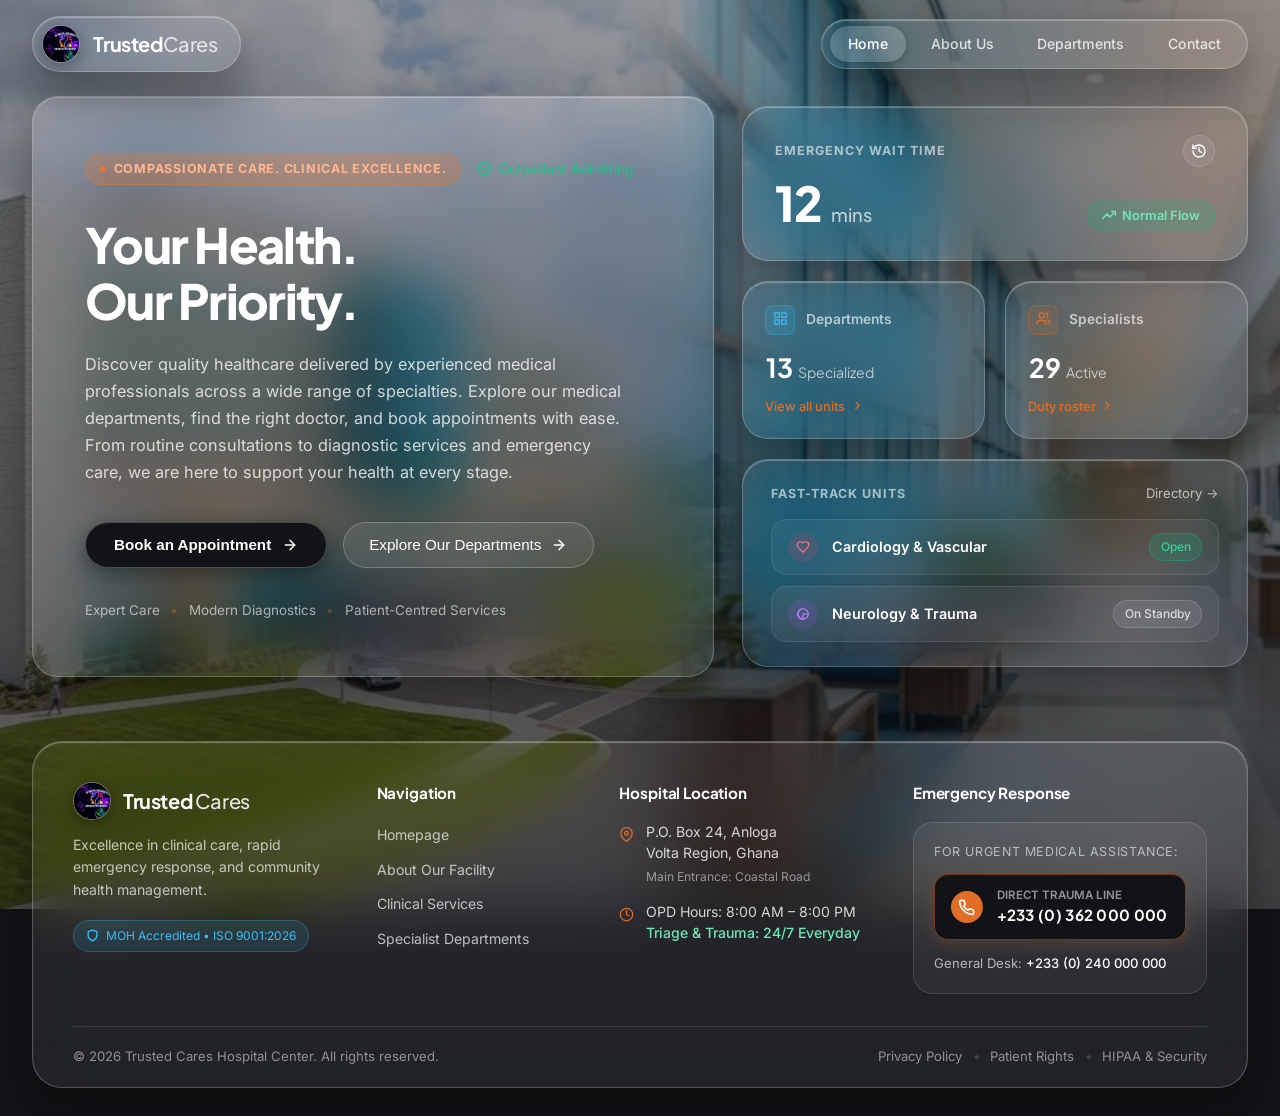
==== index.html @ 05cafef3 "Front end of the project" ====
<!DOCTYPE html>
<html lang="en">

<head>
  <meta charset="UTF-8">
  <meta name="viewport" content="width=device-width, initial-scale=1.0">
  <title>Trusted Cares | Modern Hospital Management System</title>

  <!-- Modern Clean Typography -->
  <link rel="preconnect" href="https://fonts.googleapis.com">
  <link rel="preconnect" href="https://fonts.gstatic.com" crossorigin>
  <link
    href="https://fonts.googleapis.com/css2?family=Plus+Jakarta+Sans:wght@400;500;600;700;800&family=Inter:wght@400;500;600&display=swap"
    rel="stylesheet">

  <!-- Single Unified Stylesheet -->
  <link rel="stylesheet" href="styles.css">
</head>

<body class="hospital-theme">

  <!-- Fixed Hospital Photo Background (image3.jpg) -->
  <div class="bg-overlay" aria-hidden="true"></div>

  <!-- Overall Page Framework -->
  <div class="app-layout">

    <!-- ==================== 1. SPLIT HEADER NAVIGATION ==================== -->
    <!-- ==================== SPLIT FLOATING HEADER (INDEX) ==================== -->
    <header class="split-header">
      <!-- Left Pill: Brand Capsule -->
      <a href="index.html" class="glass-pill-capsule brand-capsule">
        <div class="brand-logo-frame small">
          <img src="logo.jpg" alt="Hospital Logo" class="brand-logo-img">
        </div>
        <div class="brand-name">Trusted<span>Cares</span></div>
      </a>

      <!-- Right Pill: Navigation Capsule -->
      <nav class="glass-pill-capsule nav-capsule" aria-label="Main Navigation">
        <a href="index.html" class="nav-link active">Home</a>
        <a href="AboutUs.html" class="nav-link">About Us</a>
        <a href="Departments.html" class="nav-link">Departments</a>
        <a href="AboutUs.html#contact" class="nav-link">Contact</a>
      </nav>
    </header>

    <!-- ==================== 2. MAIN HERO & STATUS GRID ==================== -->
    <main class="main-content">
      <div class="dashboard-grid">

        <!-- Left: Ultra-thin Glass Hero Panel -->
        <section class="glass-panel hero-card">
          <div class="card-glow-reflection"></div>

          <div class="status-row">
            <span class="badge-accent">
              <span class="badge-dot"></span>
              COMPASSIONATE CARE. CLINICAL EXCELLENCE.
            </span>
            <div class="status-indicator">
              <svg width="15" height="15" viewBox="0 0 24 24" fill="none" stroke="currentColor" stroke-width="2.5"
                stroke-linecap="round" stroke-linejoin="round">
                <path d="M22 11.08V12a10 10 0 1 1-5.93-9.14" />
                <polyline points="22 4 12 14.01 9 11.01" />
              </svg>
              <span>Outpatient Admitting</span>
            </div>
          </div>

          <h1 class="hero-title">Your Health.<br>Our Priority.</h1>

          <p class="hero-description">
            Discover quality healthcare delivered by experienced medical professionals across a wide range of
            specialties. Explore our medical departments, find the right doctor, and book appointments with ease. From
            routine consultations to diagnostic services and emergency care, we are here to support your health at every
            stage.
          </p>

          <div class="hero-cta-group">
            <button class="btn-primary-action" onclick="window.location.href='Departments.html'">
              <span>Book an Appointment</span>
              <svg width="16" height="16" viewBox="0 0 24 24" fill="none" stroke="currentColor" stroke-width="2.2"
                stroke-linecap="round" stroke-linejoin="round">
                <line x1="5" y1="12" x2="19" y2="12"></line>
                <polyline points="12 5 19 12 12 19"></polyline>
              </svg>
            </button>
            <button class="btn-secondary-action" onclick="window.location.href='Departments.html'">
              <span>Explore Our Departments</span>
              <svg width="16" height="16" viewBox="0 0 24 24" fill="none" stroke="currentColor" stroke-width="2.2"
                stroke-linecap="round" stroke-linejoin="round">
                <line x1="5" y1="12" x2="19" y2="12"></line>
                <polyline points="12 5 19 12 12 19"></polyline>
              </svg>
            </button>
          </div>

          <div class="supporting-text">
            <span>Expert Care</span>
            <span class="dot-sep">&bull;</span>
            <span>Modern Diagnostics</span>
            <span class="dot-sep">&bull;</span>
            <span>Patient-Centred Services</span>
          </div>
        </section>

        <!-- Right: Glass Widgets Stack -->
        <aside class="glass-column">

          <!-- Widget 1: Wait Time -->
          <article class="glass-panel metric-widget">
            <div class="widget-top">
              <span class="widget-label">Emergency Wait Time</span>
              <div class="icon-chip">
                <svg width="16" height="16" viewBox="0 0 24 24" fill="none" stroke="currentColor" stroke-width="2"
                  stroke-linecap="round" stroke-linejoin="round">
                  <path d="M3 12a9 9 0 1 0 9-9 9.75 9.75 0 0 0-6.74 2.74L3 8" />
                  <path d="M3 3v5h5" />
                  <path d="M12 7v5l4 2" />
                </svg>
              </div>
            </div>

            <div class="metric-body">
              <div class="metric-number">
                12 <span class="metric-unit">mins</span>
              </div>
              <span class="trend-badge">
                <svg width="14" height="14" viewBox="0 0 24 24" fill="none" stroke="currentColor" stroke-width="2.5"
                  stroke-linecap="round" stroke-linejoin="round">
                  <polyline points="23 6 13.5 15.5 8.5 10.5 1 18" />
                  <polyline points="17 6 23 6 23 12" />
                </svg>
                Normal Flow
              </span>
            </div>
          </article>

          <!-- Widget 2 & 3: Dual Stats (13 Departments & Specialists) -->
          <div class="dual-widgets-row">
            <article class="glass-panel mini-widget">
              <div class="mini-widget-header">
                <div class="mini-icon blue-glow">
                  <svg width="15" height="15" viewBox="0 0 24 24" fill="none" stroke="currentColor" stroke-width="2"
                    stroke-linecap="round" stroke-linejoin="round">
                    <rect x="3" y="3" width="7" height="7" />
                    <rect x="14" y="3" width="7" height="7" />
                    <rect x="14" y="14" width="7" height="7" />
                    <rect x="3" y="14" width="7" height="7" />
                  </svg>
                </div>
                <span class="mini-title">Departments</span>
              </div>
              <div class="mini-stat">13 <span class="sub-unit">Specialized</span></div>
              <a href="Departments.html" class="mini-action">
                View all units
                <svg width="13" height="13" viewBox="0 0 24 24" fill="none" stroke="currentColor" stroke-width="2"
                  stroke-linecap="round" stroke-linejoin="round">
                  <polyline points="9 18 15 12 9 6" />
                </svg>
              </a>
            </article>

            <article class="glass-panel mini-widget">
              <div class="mini-widget-header">
                <div class="mini-icon amber-glow">
                  <svg width="15" height="15" viewBox="0 0 24 24" fill="none" stroke="currentColor" stroke-width="2"
                    stroke-linecap="round" stroke-linejoin="round">
                    <path d="M16 21v-2a4 4 0 0 0-4-4H6a4 4 0 0 0-4 4v2" />
                    <circle cx="9" cy="7" r="4" />
                    <path d="M22 21v-2a4 4 0 0 0-3-3.87" />
                    <path d="M16 3.13a4 4 0 0 1 0 7.75" />
                  </svg>
                </div>
                <span class="mini-title">Specialists</span>
              </div>
              <div class="mini-stat">28 <span class="sub-unit">Active</span></div>
              <a href="Departments.html" class="mini-action">
                Duty roster
                <svg width="13" height="13" viewBox="0 0 24 24" fill="none" stroke="currentColor" stroke-width="2"
                  stroke-linecap="round" stroke-linejoin="round">
                  <polyline points="9 18 15 12 9 6" />
                </svg>
              </a>
            </article>
          </div>

          <!-- Widget 4: Fast-Track Services -->
          <article class="glass-panel list-widget">
            <div class="list-widget-head">
              <span class="widget-label">Fast-Track Units</span>
              <a href="Departments.html" class="view-all-link">Directory &rarr;</a>
            </div>

            <div class="department-items">
              <div class="dept-card-snippet">
                <div class="dept-info">
                  <div class="dept-icon red">
                    <svg width="14" height="14" viewBox="0 0 24 24" fill="none" stroke="currentColor" stroke-width="2"
                      stroke-linecap="round" stroke-linejoin="round">
                      <path
                        d="M19 14c1.49-1.46 3-3.21 3-5.5A5.5 5.5 0 0 0 16.5 3c-1.76 0-3 .5-4.5 2-1.5-1.5-2.74-2-4.5-2A5.5 5.5 0 0 0 2 8.5c0 2.3 1.5 4.05 3 5.5l7 7Z" />
                    </svg>
                  </div>
                  <span class="dept-name">Cardiology &amp; Vascular</span>
                </div>
                <span class="status-pill open">Open</span>
              </div>

              <div class="dept-card-snippet">
                <div class="dept-info">
                  <div class="dept-icon purple">
                    <svg width="14" height="14" viewBox="0 0 24 24" fill="none" stroke="currentColor" stroke-width="2"
                      stroke-linecap="round" stroke-linejoin="round">
                      <circle cx="12" cy="12" r="9" />
                      <path d="M12 3a9 9 0 0 0 0 18v-9h9" />
                    </svg>
                  </div>
                  <span class="dept-name">Neurology &amp; Trauma</span>
                </div>
                <span class="status-pill ready">On Standby</span>
              </div>
            </div>
          </article>

        </aside>

      </div>
    </main>

    <!-- ==================== 3. COMPREHENSIVE GLASS FOOTER ==================== -->
    <footer class="glass-footer">
      <div class="footer-grid">

        <div class="footer-col brand-col">
          <div class="footer-brand">
            <div class="brand-logo-frame small">
              <img src="logo.jpg" alt="Trusted Cares Logo" class="brand-logo-img">
            </div>
            <span class="brand-name">Trusted<span> Cares</span></span>
          </div>
          <p class="footer-tagline">
            Excellence in clinical care, rapid emergency response, and community health management.
          </p>
          <div class="accreditation-tag">
            <svg width="13" height="13" viewBox="0 0 24 24" fill="none" stroke="currentColor" stroke-width="2.5"
              stroke-linecap="round" stroke-linejoin="round">
              <path d="M12 22s8-4 8-10V5l-8-3-8 3v7c0 6 8 10 8 10z" />
            </svg>
            <span>MOH Accredited &bull; ISO 9001:2026</span>
          </div>
        </div>

        <div class="footer-col">
          <h4 class="footer-title">Navigation</h4>
          <ul class="footer-menu">
            <li><a href="index.html">Homepage</a></li>
            <li><a href="AboutUs.html">About Our Facility</a></li>
            <li><a href="Departments.html">Clinical Services</a></li>
            <li><a href="Departments.html">Specialist Departments</a></li>
          </ul>
        </div>

        <div class="footer-col">
          <h4 class="footer-title">Hospital Location</h4>
          <div class="footer-info-item">
            <div class="info-icon">
              <svg width="15" height="15" viewBox="0 0 24 24" fill="none" stroke="currentColor" stroke-width="2"
                stroke-linecap="round" stroke-linejoin="round">
                <path d="M21 10c0 7-9 13-9 13s-9-6-9-13a9 9 0 0 1 18 0z" />
                <circle cx="12" cy="10" r="3" />
              </svg>
            </div>
            <div class="info-text">
              <p>P.O. Box 24, Anloga</p>
              <p>Volta Region, Ghana</p>
              <span class="sub-meta">Main Entrance: Coastal Road</span>
            </div>
          </div>

          <div class="footer-info-item">
            <div class="info-icon">
              <svg width="15" height="15" viewBox="0 0 24 24" fill="none" stroke="currentColor" stroke-width="2"
                stroke-linecap="round" stroke-linejoin="round">
                <circle cx="12" cy="12" r="10" />
                <polyline points="12 6 12 12 16 14" />
              </svg>
            </div>
            <div class="info-text">
              <p>OPD Hours: 8:00 AM – 8:00 PM</p>
              <p class="highlight-text">Triage &amp; Trauma: 24/7 Everyday</p>
            </div>
          </div>
        </div>

        <div class="footer-col emergency-col">
          <h4 class="footer-title">Emergency Response</h4>
          <div class="emergency-call-box">
            <span class="call-lead">For Urgent Medical Assistance:</span>
            <a href="tel:+233362000000" class="emergency-phone-link">
              <div class="phone-pulse-icon">
                <svg width="17" height="17" viewBox="0 0 24 24" fill="none" stroke="currentColor" stroke-width="2.3"
                  stroke-linecap="round" stroke-linejoin="round">
                  <path
                    d="M22 16.92v3a2 2 0 0 1-2.18 2 19.79 19.79 0 0 1-8.63-3.07 19.5 19.5 0 0 1-6-6 19.79 19.79 0 0 1-3.07-8.67A2 2 0 0 1 4.11 2h3a2 2 0 0 1 2 1.72 12.84 12.84 0 0 0 .7 2.81 2 2 0 0 1-.45 2.11L8.09 9.91a16 16 0 0 0 6 6l1.27-1.27a2 2 0 0 1 2.11-.45 12.84 12.84 0 0 0 2.81.7A2 2 0 0 1 22 16.92z" />
                </svg>
              </div>
              <div class="phone-details">
                <span class="phone-label">Direct Trauma Line</span>
                <span class="phone-number">+233 (0) 362 000 000</span>
              </div>
            </a>
            <div class="desk-line">
              <span>General Desk:</span>
              <a href="tel:+233240000000">+233 (0) 240 000 000</a>
            </div>
          </div>
        </div>

      </div>

      <div class="footer-bottom-bar">
        <p class="copyright">&copy; 2026 Trusted Cares Hospital Center. All rights reserved.</p>
        <div class="bottom-links">
          <a href="#privacy">Privacy Policy</a>
          <span class="sep">&bull;</span>
          <a href="#terms">Patient Rights</a>
          <span class="sep">&bull;</span>
          <a href="#security">HIPAA &amp; Security</a>
        </div>
      </div>
    </footer>

  </div>

  <!-- Doctors Data (must load before script.js) -->
  <script src="doctorsData.js"></script>
  <!-- Unified Interactive Logic -->
  <script src="script.js"></script>
</body>

</html>
---- styles.css ----
/* ==========================================================================
   1. RESET & DISTILLED PALETTE SYSTEM (SHARED GLOBALS)
   ========================================================================== */
*, *::before, *::after {
  margin: 0;
  padding: 0;
  box-sizing: border-box;
  scrollbar-width: none !important;
  -ms-overflow-style: none !important;
}

*::-webkit-scrollbar {
  display: none !important;
  width: 0 !important;
  height: 0 !important;
}

:root {
  /* Typography */
  --font-heading: 'Plus Jakarta Sans', -apple-system, BlinkMacSystemFont, sans-serif;
  --font-body: 'Inter', -apple-system, BlinkMacSystemFont, sans-serif;
  --font-serif-heading: 'Playfair Display', Georgia, serif;

  /* Distilled Dark Palette */
  --ash-bg: #e3e5e7;
  --charcoal-black: #121316;
  --slate-text: #6e737b;
  --border-ash: #d1d5db;
  --accent-amber: #e26d27;
  --accent-amber-glow: rgba(226, 109, 39, 0.28);
  --accent-emerald: #10b981;
  --accent-emerald-glow: rgba(16, 185, 129, 0.18);
  --accent-sky: #38bdf8;

  /* About Us Crisp Medical Palette */
  --primary-teal: #0d9488;
  --primary-teal-dark: #0f766e;
  --primary-teal-light: #ccfbf1;
  --secondary-blue: #0284c7;
  --dark-slate: #0f172a;
  --text-main: #334155;
  --text-muted: #64748b;
  --bg-page-light: #f8fafc;
  --border-light: #e2e8f0;

  /* Ultra-Thin Frosted Glass Chemistry */
  --glass-surface-thin: rgba(227, 229, 231, 0.07);
  --glass-surface-hover: rgba(255, 255, 255, 0.12);
  --glass-border-thin: rgba(255, 255, 255, 0.22);
  --glass-border-subtle: rgba(255, 255, 255, 0.12);
  --glass-inner-light: inset 0 1px 1px 0 rgba(255, 255, 255, 0.32);
  --glass-shadow: 0 20px 45px rgba(0, 0, 0, 0.35);
  --glass-blur-high: blur(28px) saturate(190%);

  --radius-sm: 8px;
  --radius-md: 14px;
  --radius-lg: 20px;
  --transition-smooth: all 0.25s cubic-bezier(0.16, 1, 0.3, 1);
}

html {
  scroll-behavior: smooth;
  font-size: 16px;
  scrollbar-width: none; /* Firefox */
  -ms-overflow-style: none; /* IE and Edge */
}

html::-webkit-scrollbar,
body::-webkit-scrollbar {
  display: none; /* Chrome, Safari, Opera */
  width: 0;
  height: 0;
}

body {
  min-height: 100vh;
  font-family: var(--font-body);
  color: #ffffff;
  background-color: var(--charcoal-black);
  overflow-x: hidden;
  scrollbar-width: none;
  -ms-overflow-style: none;
  line-height: 1.5;
  -webkit-font-smoothing: antialiased;
}

img {
  max-width: 100%;
  display: block;
}

a {
  text-decoration: none;
  color: inherit;
  transition: var(--transition-smooth);
}

ul {
  list-style: none;
}

/* ==========================================================================
   2. FIXED BACKGROUND LAYER (image11.jpg)
   ========================================================================== */
.bg-overlay {
  position: fixed;
  inset: 0;
  width: 100vw;
  height: 100vh;
  z-index: 0;
  pointer-events: none;
  background-image: 
    linear-gradient(180deg, rgba(14, 18, 24, 0.42) 0%, rgba(10, 13, 18, 0.72) 100%),
    url('image11.jpg');
  background-position: center center;
  background-size: cover;
  background-repeat: no-repeat;
  transform: scale(1.02);
}

/* Page Frame */
.app-layout {
  position: relative;
  z-index: 1;
  min-height: 100vh;
  display: flex;
  flex-direction: column;
  justify-content: space-between;
  padding: 5rem 2rem 1.75rem 2rem;
  max-width: 1440px;
  margin: 0 auto;
}

/* Common Ultra-Thin Glass Panel */
.glass-panel {
  background: var(--glass-surface-thin);
  backdrop-filter: var(--glass-blur-high);
  -webkit-backdrop-filter: var(--glass-blur-high);
  border: 1px solid var(--glass-border-thin);
  box-shadow: var(--glass-shadow), var(--glass-inner-light);
  border-radius: 26px;
  position: relative;
  overflow: hidden;
}

/* ==========================================================================
   3. SPLIT HEADER: DETACHED INDEPENDENT GLASS PILLS
   ========================================================================== */
.split-header {
  display: flex;
  align-items: center;
  justify-content: space-between;
  gap: 1.5rem;
  position: fixed;
  top: 0;
  left: 50%;
  transform: translateX(-50%);
  width: 100%;
  max-width: 1440px;
  z-index: 100;
  padding: 1rem 2rem;
  box-sizing: border-box;
  pointer-events: none;
}

.glass-pill-capsule {
  background: rgba(227, 229, 231, 0.08);
  backdrop-filter: var(--glass-blur-high);
  -webkit-backdrop-filter: var(--glass-blur-high);
  border: 1px solid var(--glass-border-thin);
  box-shadow: var(--glass-shadow), var(--glass-inner-light);
  border-radius: 9999px;
  padding: 0.5rem 0.85rem;
  display: flex;
  align-items: center;
  transition: var(--transition-smooth);
  pointer-events: all;
}

/* Left Pill: Logo */
.brand-capsule {
  gap: 0.85rem;
  text-decoration: none;
  padding-left: 0.55rem;
  padding-right: 1.4rem;
}

.brand-capsule:hover {
  background: rgba(255, 255, 255, 0.12);
  border-color: rgba(255, 255, 255, 0.35);
}

.brand-logo-frame {
  width: 44px;
  height: 44px;
  border-radius: 50%;
  overflow: hidden;
  display: flex;
  align-items: center;
  justify-content: center;
  background: rgba(0, 0, 0, 0.4);
  border: 1.5px solid rgba(255, 255, 255, 0.35);
  box-shadow: 0 4px 15px rgba(0, 0, 0, 0.3);
  flex-shrink: 0;
}

.brand-logo-frame.small {
  width: 38px;
  height: 38px;
}

.brand-logo-img {
  width: 100%;
  height: 100%;
  object-fit: cover;
  transform: scale(1.08);
  transition: var(--transition-smooth);
}

.brand-capsule:hover .brand-logo-img {
  transform: scale(1.15);
}

.brand-name {
  font-family: var(--font-heading);
  font-size: 1.25rem;
  font-weight: 700;
  letter-spacing: -0.02em;
  color: #ffffff;
}

.brand-name span {
  color: var(--ash-bg);
  font-weight: 500;
}

/* Right Pill: Navigation */
.nav-capsule {
  gap: 0.4rem;
  padding: 0.4rem 0.5rem;
}

.nav-link {
  text-decoration: none;
  font-size: 0.88rem;
  font-weight: 500;
  color: rgba(255, 255, 255, 0.78);
  padding: 0.45rem 1.15rem;
  border-radius: 9999px;
  transition: var(--transition-smooth);
}

.nav-link:hover {
  color: #ffffff;
}

.nav-link.active {
  color: #ffffff;
  background: rgba(255, 255, 255, 0.18);
  box-shadow: 0 2px 8px rgba(0, 0, 0, 0.2);
}

.nav-link.admin-nav-link {
  color: #fed7aa;
  background: rgba(234, 88, 12, 0.22);
  border: 1px solid rgba(234, 88, 12, 0.45);
  font-weight: 600;
  transition: var(--transition-smooth);
}

.nav-link.admin-nav-link:hover {
  background: rgba(234, 88, 12, 0.4);
  color: #ffffff;
  border-color: rgba(234, 88, 12, 0.85);
  box-shadow: 0 2px 10px rgba(234, 88, 12, 0.35);
}

/* ==========================================================================
   4. HOMEPAGE HERO & STATUS GRID
   ========================================================================== */
.main-content {
  flex: 1;
  display: flex;
  align-items: center;
  padding: 1rem 0 2.5rem 0;
}

.dashboard-grid {
  width: 100%;
  display: grid;
  grid-template-columns: 1.35fr 1fr;
  gap: 1.75rem;
  align-items: stretch;
}

.hero-card {
  padding: 3.5rem 3.25rem;
  display: flex;
  flex-direction: column;
  justify-content: center;
}

.card-glow-reflection {
  position: absolute;
  top: 0;
  left: 0;
  right: 0;
  height: 140px;
  background: linear-gradient(180deg, rgba(255, 255, 255, 0.15) 0%, rgba(255, 255, 255, 0) 100%);
  pointer-events: none;
}

.status-row {
  display: flex;
  align-items: center;
  gap: 1rem;
  margin-bottom: 2rem;
  flex-wrap: wrap;
}

.badge-accent {
  display: inline-flex;
  align-items: center;
  gap: 0.5rem;
  background: var(--accent-amber-glow);
  color: #ffb088;
  border: 1px solid rgba(226, 109, 39, 0.45);
  font-size: 0.78rem;
  font-weight: 700;
  letter-spacing: 0.06em;
  text-transform: uppercase;
  padding: 0.35rem 0.85rem;
  border-radius: 9999px;
}

.badge-dot {
  width: 6px;
  height: 6px;
  background: var(--accent-amber);
  border-radius: 50%;
}

.status-indicator {
  display: inline-flex;
  align-items: center;
  gap: 0.45rem;
  font-size: 0.85rem;
  color: var(--accent-emerald);
  font-weight: 500;
}

.hero-title {
  font-family: var(--font-heading);
  font-size: clamp(2.3rem, 3.8vw, 3.3rem);
  font-weight: 800;
  line-height: 1.15;
  letter-spacing: -0.035em;
  color: #ffffff;
  margin-bottom: 1.4rem;
}

.hero-description {
  font-size: 1.02rem;
  color: rgba(255, 255, 255, 0.78);
  line-height: 1.65;
  max-width: 540px;
  margin-bottom: 2.25rem;
}

.hero-cta-group {
  display: flex;
  align-items: center;
  gap: 1rem;
  margin-bottom: 2rem;
  flex-wrap: wrap;
}

.btn-primary-action {
  background: var(--charcoal-black);
  color: #ffffff;
  border: 1px solid rgba(255, 255, 255, 0.24);
  border-radius: 9999px;
  padding: 0.85rem 1.75rem;
  font-size: 0.95rem;
  font-weight: 600;
  display: inline-flex;
  align-items: center;
  gap: 0.65rem;
  cursor: pointer;
  transition: var(--transition-smooth);
  box-shadow: 0 6px 20px rgba(0, 0, 0, 0.4);
}

.btn-primary-action:hover {
  background: #20242b;
  transform: translateY(-2px);
}

.btn-secondary-action {
  background: rgba(255, 255, 255, 0.08);
  color: #ffffff;
  border: 1px solid var(--glass-border-thin);
  border-radius: 9999px;
  padding: 0.85rem 1.6rem;
  font-size: 0.95rem;
  font-weight: 500;
  display: inline-flex;
  align-items: center;
  gap: 0.6rem;
  cursor: pointer;
  transition: var(--transition-smooth);
}

.btn-secondary-action:hover {
  background: rgba(255, 255, 255, 0.16);
}

.supporting-text {
  display: flex;
  align-items: center;
  gap: 0.65rem;
  font-size: 0.84rem;
  color: rgba(255, 255, 255, 0.6);
  flex-wrap: wrap;
}

.dot-sep {
  opacity: 0.35;
  color: var(--accent-amber);
}

/* Right Status Column */
.glass-column {
  display: flex;
  flex-direction: column;
  gap: 1.25rem;
  justify-content: center;
}

.metric-widget {
  padding: 1.75rem 2rem;
}

.widget-top {
  display: flex;
  justify-content: space-between;
  align-items: center;
  margin-bottom: 0.75rem;
}

.widget-label {
  font-size: 0.78rem;
  font-weight: 700;
  text-transform: uppercase;
  letter-spacing: 0.08em;
  color: rgba(255, 255, 255, 0.6);
}

.icon-chip {
  width: 32px;
  height: 32px;
  border-radius: 50%;
  background: rgba(255, 255, 255, 0.08);
  border: 1px solid rgba(255, 255, 255, 0.14);
  display: flex;
  align-items: center;
  justify-content: center;
  color: #ffffff;
}

.metric-body {
  display: flex;
  align-items: baseline;
  justify-content: space-between;
}

.metric-number {
  font-family: var(--font-heading);
  font-size: 3rem;
  font-weight: 800;
  letter-spacing: -0.04em;
  color: #ffffff;
  line-height: 1;
}

.metric-unit {
  font-size: 1.15rem;
  font-weight: 500;
  color: rgba(255, 255, 255, 0.7);
  letter-spacing: 0;
  margin-left: 0.2rem;
}

.trend-badge {
  display: inline-flex;
  align-items: center;
  gap: 0.4rem;
  background: rgba(16, 185, 129, 0.18);
  color: #6ee7b7;
  border: 1px solid rgba(16, 185, 129, 0.35);
  font-size: 0.8rem;
  font-weight: 600;
  padding: 0.35rem 0.85rem;
  border-radius: 9999px;
}

.dual-widgets-row {
  display: grid;
  grid-template-columns: 1fr 1fr;
  gap: 1.25rem;
}

.mini-widget {
  padding: 1.4rem;
  display: flex;
  flex-direction: column;
  justify-content: space-between;
  transition: var(--transition-smooth);
}

.mini-widget:hover {
  background: var(--glass-surface-hover);
  transform: translateY(-2px);
}

.mini-widget-header {
  display: flex;
  align-items: center;
  gap: 0.65rem;
  margin-bottom: 0.9rem;
}

.mini-icon {
  width: 30px;
  height: 30px;
  border-radius: 8px;
  display: flex;
  align-items: center;
  justify-content: center;
}

.blue-glow {
  background: rgba(56, 189, 248, 0.15);
  color: var(--accent-sky);
  border: 1px solid rgba(56, 189, 248, 0.3);
}

.amber-glow {
  background: rgba(226, 109, 39, 0.15);
  color: var(--accent-amber);
  border: 1px solid rgba(226, 109, 39, 0.3);
}

.mini-title {
  font-size: 0.86rem;
  font-weight: 600;
  color: rgba(255, 255, 255, 0.65);
}

.mini-stat {
  font-family: var(--font-heading);
  font-size: 1.65rem;
  font-weight: 700;
  color: #ffffff;
  margin-bottom: 0.5rem;
}

.sub-unit {
  font-size: 0.88rem;
  font-weight: 400;
  color: rgba(255, 255, 255, 0.65);
}

.mini-action {
  font-size: 0.8rem;
  font-weight: 500;
  color: var(--accent-amber);
  text-decoration: none;
  display: inline-flex;
  align-items: center;
  gap: 0.3rem;
  transition: var(--transition-smooth);
}

.mini-action:hover {
  color: #ffa675;
  gap: 0.5rem;
}

/* Fast-Track Services Widget */
.list-widget {
  padding: 1.5rem 1.75rem;
}

.list-widget-head {
  display: flex;
  justify-content: space-between;
  align-items: center;
  margin-bottom: 1rem;
}

.view-all-link {
  font-size: 0.82rem;
  color: rgba(255, 255, 255, 0.65);
  text-decoration: none;
  transition: var(--transition-smooth);
}

.view-all-link:hover {
  color: #ffffff;
}

.department-items {
  display: flex;
  flex-direction: column;
  gap: 0.65rem;
}

.dept-card-snippet {
  display: flex;
  align-items: center;
  justify-content: space-between;
  background: rgba(255, 255, 255, 0.05);
  border: 1px solid rgba(255, 255, 255, 0.09);
  border-radius: 16px;
  padding: 0.75rem 1rem;
  transition: var(--transition-smooth);
}

.dept-card-snippet:hover {
  background: rgba(255, 255, 255, 0.1);
  border-color: rgba(255, 255, 255, 0.2);
}

.dept-info {
  display: flex;
  align-items: center;
  gap: 0.85rem;
}

.dept-icon {
  width: 30px;
  height: 30px;
  border-radius: 50%;
  display: flex;
  align-items: center;
  justify-content: center;
}

.dept-icon.red { background: rgba(244, 63, 94, 0.15); color: #fb7185; }
.dept-icon.purple { background: rgba(168, 85, 247, 0.15); color: #c084fc; }

.dept-name {
  font-size: 0.9rem;
  font-weight: 600;
  color: #ffffff;
}

.status-pill {
  font-size: 0.75rem;
  font-weight: 500;
  padding: 0.25rem 0.65rem;
  border-radius: 9999px;
}

.status-pill.open {
  background: rgba(16, 185, 129, 0.18);
  color: #34d399;
  border: 1px solid rgba(16, 185, 129, 0.35);
}

.status-pill.ready {
  background: rgba(255, 255, 255, 0.09);
  color: rgba(255, 255, 255, 0.75);
  border: 1px solid rgba(255, 255, 255, 0.14);
}

/* ==========================================================================
   5. DEPARTMENTS PAGE DIRECTORY & SHOWCASE
   ========================================================================== */
.departments-main {
  flex-direction: column;
  gap: 2rem;
  align-items: stretch;
}

.dept-page-intro {
  padding: 2.75rem 3rem;
  margin-bottom: 0.5rem;
}

.dept-intro-layout {
  display: grid;
  grid-template-columns: 1.35fr 1fr;
  gap: 2.5rem;
  align-items: center;
}

.page-title {
  font-family: var(--font-heading);
  font-size: clamp(2rem, 3.5vw, 2.75rem);
  font-weight: 800;
  letter-spacing: -0.03em;
  margin-bottom: 0.75rem;
  line-height: 1.2;
}

.page-subtitle {
  color: rgba(255, 255, 255, 0.75);
  font-size: 1rem;
  line-height: 1.6;
  margin-bottom: 1.75rem;
}

.intro-stats-strip {
  display: inline-flex;
  align-items: center;
  gap: 1.25rem;
  background: rgba(255, 255, 255, 0.05);
  border: 1px solid rgba(255, 255, 255, 0.1);
  padding: 0.65rem 1.25rem;
  border-radius: 9999px;
}

.stat-bubble {
  display: flex;
  flex-direction: column;
}

.stat-bubble-val {
  font-family: var(--font-heading);
  font-size: 1.15rem;
  font-weight: 800;
  color: #ffffff;
  line-height: 1.1;
}

.stat-bubble-lbl {
  font-size: 0.7rem;
  color: rgba(255, 255, 255, 0.6);
  text-transform: uppercase;
  letter-spacing: 0.04em;
}

.stat-bubble-divider {
  width: 1px;
  height: 24px;
  background: rgba(255, 255, 255, 0.15);
}

.dept-intro-media {
  position: relative;
  display: flex;
  justify-content: center;
}

.media-frame {
  position: relative;
  width: 100%;
  max-width: 440px;
  height: 270px;
  border-radius: 22px;
  overflow: hidden;
  border: 1px solid rgba(255, 255, 255, 0.25);
  box-shadow: 0 16px 36px rgba(0, 0, 0, 0.45);
}

.dept-showcase-img {
  width: 100%;
  height: 100%;
  object-fit: cover;
  transition: transform 0.6s cubic-bezier(0.16, 1, 0.3, 1);
}

.media-frame:hover .dept-showcase-img {
  transform: scale(1.05);
}

.media-overlay-gradient {
  position: absolute;
  inset: 0;
  background: linear-gradient(180deg, rgba(18, 22, 28, 0.1) 0%, rgba(18, 22, 28, 0.6) 100%);
  pointer-events: none;
}

.floating-media-badge {
  position: absolute;
  bottom: 1rem;
  left: 1rem;
  right: 1rem;
  background: rgba(18, 22, 28, 0.75);
  backdrop-filter: blur(16px);
  -webkit-backdrop-filter: blur(16px);
  border: 1px solid rgba(255, 255, 255, 0.22);
  border-radius: 14px;
  padding: 0.65rem 0.9rem;
  display: flex;
  align-items: center;
  gap: 0.75rem;
}

.badge-icon-core {
  width: 32px;
  height: 32px;
  border-radius: 50%;
  background: rgba(16, 185, 129, 0.2);
  border: 1px solid rgba(16, 185, 129, 0.4);
  color: #34d399;
  display: flex;
  align-items: center;
  justify-content: center;
  flex-shrink: 0;
}

.floating-media-badge strong {
  display: block;
  font-size: 0.82rem;
  color: #ffffff;
}

.floating-media-badge span {
  font-size: 0.72rem;
  color: rgba(255, 255, 255, 0.65);
}

.departments-grid {
  display: grid;
  grid-template-columns: repeat(auto-fill, minmax(340px, 1fr));
  gap: 1.5rem;
}

.dept-card {
  padding: 1.85rem;
  display: flex;
  flex-direction: column;
  justify-content: space-between;
  transition: var(--transition-smooth);
}

.dept-card:hover {
  transform: translateY(-4px);
  background: var(--glass-surface-hover);
  border-color: rgba(255, 255, 255, 0.32);
}

.dept-card-top {
  display: flex;
  align-items: center;
  justify-content: space-between;
  margin-bottom: 1.25rem;
}

.dept-badge-icon {
  width: 42px;
  height: 42px;
  border-radius: 12px;
  display: flex;
  align-items: center;
  justify-content: center;
}

.dept-badge-icon.red { background: rgba(244, 63, 94, 0.15); color: #fb7185; border: 1px solid rgba(244, 63, 94, 0.3); }
.dept-badge-icon.blue { background: rgba(56, 189, 248, 0.15); color: #38bdf8; border: 1px solid rgba(56, 189, 248, 0.3); }
.dept-badge-icon.amber { background: rgba(226, 109, 39, 0.15); color: #e26d27; border: 1px solid rgba(226, 109, 39, 0.3); }
.dept-badge-icon.purple { background: rgba(168, 85, 247, 0.15); color: #c084fc; border: 1px solid rgba(168, 85, 247, 0.3); }
.dept-badge-icon.rose { background: rgba(244, 114, 182, 0.15); color: #f472b6; border: 1px solid rgba(244, 114, 182, 0.3); }
.dept-badge-icon.emerald { background: rgba(16, 185, 129, 0.15); color: #34d399; border: 1px solid rgba(16, 185, 129, 0.3); }
.dept-badge-icon.teal { background: rgba(20, 184, 166, 0.15); color: #2dd4bf; border: 1px solid rgba(20, 184, 166, 0.3); }
.dept-badge-icon.sky { background: rgba(14, 165, 233, 0.15); color: #38bdf8; border: 1px solid rgba(14, 165, 233, 0.3); }

.dept-title {
  font-family: var(--font-heading);
  font-size: 1.25rem;
  font-weight: 700;
  margin-bottom: 0.65rem;
}

.dept-desc {
  font-size: 0.88rem;
  color: rgba(255, 255, 255, 0.72);
  line-height: 1.55;
  margin-bottom: 1.25rem;
}

.dept-sub-units {
  display: flex;
  flex-wrap: wrap;
  gap: 0.45rem;
  margin-bottom: 1.5rem;
}

.sub-unit-tag {
  font-size: 0.74rem;
  background: rgba(255, 255, 255, 0.06);
  border: 1px solid rgba(255, 255, 255, 0.12);
  padding: 0.25rem 0.65rem;
  border-radius: 9999px;
  color: rgba(255, 255, 255, 0.8);
}

.btn-dept-action {
  width: 100%;
  background: rgba(255, 255, 255, 0.08);
  border: 1px solid rgba(255, 255, 255, 0.18);
  color: #ffffff;
  padding: 0.75rem 1rem;
  border-radius: 14px;
  font-size: 0.88rem;
  font-weight: 600;
  cursor: pointer;
  display: flex;
  align-items: center;
  justify-content: space-between;
  transition: var(--transition-smooth);
}

.btn-dept-action:hover {
  background: var(--charcoal-black);
  border-color: var(--accent-amber);
}

/* ==========================================================================
   6. FROSTED GLASS MODALS (Roster & Booking)
   ========================================================================== */
.glass-modal-backdrop {
  position: fixed;
  inset: 0;
  z-index: 200;
  background: rgba(0, 0, 0, 0.68);
  backdrop-filter: blur(12px);
  -webkit-backdrop-filter: blur(12px);
  display: none;
  align-items: center;
  justify-content: center;
  padding: 1.5rem;
}

.glass-modal-backdrop.active {
  display: flex;
}

.modal-card {
  width: 100%;
  max-width: 820px;
  max-height: 90vh;
  overflow-y: auto;
  scrollbar-width: none;
  -ms-overflow-style: none;
  padding: 2.25rem;
  background: rgba(18, 22, 28, 0.88);
}

.modal-card::-webkit-scrollbar {
  display: none;
  width: 0;
  height: 0;
}

.modal-header {
  display: flex;
  justify-content: space-between;
  align-items: flex-start;
  margin-bottom: 1.25rem;
}

.modal-title {
  font-family: var(--font-heading);
  font-size: 1.65rem;
  margin-top: 0.4rem;
}

.btn-modal-close {
  background: rgba(255, 255, 255, 0.1);
  border: 1px solid rgba(255, 255, 255, 0.2);
  color: #ffffff;
  width: 36px;
  height: 36px;
  border-radius: 50%;
  cursor: pointer;
  display: flex;
  align-items: center;
  justify-content: center;
  transition: var(--transition-smooth);
}

.btn-modal-close:hover {
  background: rgba(255, 255, 255, 0.2);
}

.modal-dept-desc {
  font-size: 0.95rem;
  color: rgba(255, 255, 255, 0.8);
  line-height: 1.6;
  margin-bottom: 1.5rem;
}

.modal-section-title {
  font-size: 0.82rem;
  font-weight: 700;
  text-transform: uppercase;
  letter-spacing: 0.08em;
  color: var(--accent-amber);
  margin-bottom: 0.75rem;
}

.modal-tags-row {
  display: flex;
  flex-wrap: wrap;
  gap: 0.5rem;
  margin-bottom: 2rem;
}

.doctors-grid {
  display: grid;
  grid-template-columns: repeat(auto-fill, minmax(280px, 1fr));
  gap: 1rem;
}

.doctor-item-card {
  background: rgba(255, 255, 255, 0.05);
  border: 1px solid rgba(255, 255, 255, 0.1);
  border-radius: 18px;
  padding: 1.25rem;
  display: flex;
  flex-direction: column;
  justify-content: space-between;
}

.doc-info-top {
  display: flex;
  align-items: center;
  gap: 0.85rem;
  margin-bottom: 0.85rem;
}

.doc-avatar {
  width: 56px;
  height: 56px;
  border-radius: 50%;
  background: linear-gradient(135deg, rgba(226, 109, 39, 0.8), rgba(56, 189, 248, 0.5));
  display: flex;
  align-items: center;
  justify-content: center;
  font-weight: 700;
  font-size: 1.1rem;
  border: 2px solid rgba(255, 255, 255, 0.3);
  flex-shrink: 0;
}

.doc-avatar-container {
  width: 56px;
  height: 56px;
  border-radius: 50%;
  overflow: hidden;
  flex-shrink: 0;
  border: 2px solid rgba(255, 255, 255, 0.25);
  box-shadow: 0 4px 12px rgba(0, 0, 0, 0.4);
}

.doc-avatar-img {
  width: 100%;
  height: 100%;
  object-fit: cover;
  object-position: center top;
  border-radius: 50%;
  display: block;
}

.doc-name {
  font-size: 0.98rem;
  font-weight: 700;
}

.doc-title {
  font-size: 0.8rem;
  color: rgba(255, 255, 255, 0.65);
}

.doc-schedule {
  font-size: 0.78rem;
  color: #6ee7b7;
  margin-bottom: 1rem;
}

.btn-book-doctor {
  background: linear-gradient(135deg, rgba(13, 148, 136, 0.25), rgba(13, 148, 136, 0.1));
  border: 1px solid rgba(13, 148, 136, 0.5);
  color: #6ee7b7;
  padding: 0.6rem 1rem;
  border-radius: 10px;
  font-size: 0.82rem;
  font-weight: 600;
  cursor: pointer;
  transition: var(--transition-smooth);
  letter-spacing: 0.02em;
  margin-top: 0.5rem;
}

.btn-book-doctor:hover {
  background: linear-gradient(135deg, rgba(13, 148, 136, 0.5), rgba(13, 148, 136, 0.3));
  border-color: #0d9488;
  color: #ffffff;
  box-shadow: 0 0 16px rgba(13, 148, 136, 0.35);
  transform: translateY(-1px);
}

.locked-context-banner {
  background: rgba(226, 109, 39, 0.12);
  border: 1px solid rgba(226, 109, 39, 0.35);
  border-radius: 16px;
  padding: 1rem 1.25rem;
  display: flex;
  gap: 2rem;
  margin-bottom: 1.5rem;
}

.context-item .label {
  display: block;
  font-size: 0.72rem;
  text-transform: uppercase;
  color: rgba(255, 255, 255, 0.6);
  letter-spacing: 0.05em;
}

.context-item strong {
  color: #ffffff;
  font-size: 0.95rem;
}

.appointment-form {
  display: flex;
  flex-direction: column;
  gap: 1.15rem;
}

.form-row.dual {
  display: grid;
  grid-template-columns: 1fr 1fr;
  gap: 1rem;
}

.form-group {
  display: flex;
  flex-direction: column;
  gap: 0.4rem;
}

.form-group label {
  font-size: 0.82rem;
  font-weight: 500;
  color: rgba(255, 255, 255, 0.8);
}

.form-group input,
.form-group select,
.form-group textarea {
  background: rgba(255, 255, 255, 0.07);
  border: 1px solid rgba(255, 255, 255, 0.16);
  border-radius: 12px;
  padding: 0.75rem 1rem;
  color: #ffffff;
  font-family: inherit;
  font-size: 0.9rem;
  outline: none;
  transition: var(--transition-smooth);
}

.form-group input:focus,
.form-group select:focus,
.form-group textarea:focus {
  border-color: var(--accent-amber);
  background: rgba(255, 255, 255, 0.12);
}

.submit-btn {
  margin-top: 0.5rem;
  width: 100%;
  justify-content: center;
}

/* ==========================================================================
   7. COMPREHENSIVE GLASS FOOTER
   ========================================================================== */
.glass-footer {
  background: rgba(227, 229, 231, 0.08);
  backdrop-filter: var(--glass-blur-high);
  -webkit-backdrop-filter: var(--glass-blur-high);
  border: 1px solid var(--glass-border-thin);
  box-shadow: var(--glass-shadow), var(--glass-inner-light);
  border-radius: 30px;
  padding: 2.5rem 2.5rem 1.25rem 2.5rem;
  margin-top: 1.5rem;
}

.footer-grid {
  display: grid;
  grid-template-columns: 1.3fr 1fr 1.25fr 1.45fr;
  gap: 2.5rem;
  padding-bottom: 2rem;
  border-bottom: 1px solid rgba(255, 255, 255, 0.1);
}

.footer-col {
  display: flex;
  flex-direction: column;
}

.footer-brand {
  display: flex;
  align-items: center;
  gap: 0.75rem;
  margin-bottom: 0.85rem;
}

.footer-tagline {
  font-size: 0.88rem;
  color: rgba(255, 255, 255, 0.7);
  line-height: 1.6;
  margin-bottom: 1.2rem;
}

.accreditation-tag {
  display: inline-flex;
  align-items: center;
  gap: 0.45rem;
  font-size: 0.75rem;
  color: var(--accent-sky);
  background: rgba(56, 189, 248, 0.12);
  border: 1px solid rgba(56, 189, 248, 0.25);
  padding: 0.35rem 0.75rem;
  border-radius: 9999px;
  width: fit-content;
}

.footer-title {
  font-family: var(--font-heading);
  font-size: 0.95rem;
  font-weight: 700;
  color: #ffffff;
  letter-spacing: -0.01em;
  margin-bottom: 1.1rem;
}

.footer-menu {
  list-style: none;
  display: flex;
  flex-direction: column;
  gap: 0.65rem;
}

.footer-menu li a {
  text-decoration: none;
  font-size: 0.88rem;
  color: rgba(255, 255, 255, 0.7);
  transition: var(--transition-smooth);
}

.footer-menu li a:hover {
  color: #ffffff;
  padding-left: 4px;
}

.footer-info-item {
  display: flex;
  gap: 0.75rem;
  margin-bottom: 0.95rem;
}

.info-icon {
  color: var(--accent-amber);
  margin-top: 2px;
}

.info-text p {
  font-size: 0.88rem;
  color: rgba(255, 255, 255, 0.8);
  line-height: 1.45;
}

.sub-meta {
  font-size: 0.76rem;
  color: rgba(255, 255, 255, 0.5);
}

.highlight-text {
  color: #6ee7b7 !important;
  font-weight: 500;
}

.emergency-call-box {
  background: rgba(255, 255, 255, 0.05);
  border: 1px solid rgba(255, 255, 255, 0.12);
  border-radius: 20px;
  padding: 1.25rem;
}

.call-lead {
  display: block;
  font-size: 0.78rem;
  color: rgba(255, 255, 255, 0.6);
  text-transform: uppercase;
  letter-spacing: 0.05em;
  margin-bottom: 0.75rem;
}

.emergency-phone-link {
  display: flex;
  align-items: center;
  gap: 0.85rem;
  text-decoration: none;
  background: var(--charcoal-black);
  border: 1px solid rgba(226, 109, 39, 0.45);
  box-shadow: 0 4px 15px rgba(226, 109, 39, 0.2);
  border-radius: 14px;
  padding: 0.75rem 1rem;
  margin-bottom: 0.85rem;
  transition: var(--transition-smooth);
}

.emergency-phone-link:hover {
  border-color: var(--accent-amber);
  transform: translateY(-2px);
}

.phone-pulse-icon {
  width: 32px;
  height: 32px;
  background: var(--accent-amber);
  color: #ffffff;
  border-radius: 50%;
  display: flex;
  align-items: center;
  justify-content: center;
  flex-shrink: 0;
}

.phone-details {
  display: flex;
  flex-direction: column;
}

.phone-label {
  font-size: 0.72rem;
  text-transform: uppercase;
  color: rgba(255, 255, 255, 0.55);
  font-weight: 600;
}

.phone-number {
  font-family: var(--font-heading);
  font-size: 0.95rem;
  font-weight: 700;
  color: #ffffff;
  letter-spacing: 0.02em;
}

.desk-line {
  font-size: 0.82rem;
  color: rgba(255, 255, 255, 0.65);
}

.desk-line a {
  color: #ffffff;
  text-decoration: none;
  font-weight: 500;
}

.desk-line a:hover {
  text-decoration: underline;
}

.footer-bottom-bar {
  display: flex;
  align-items: center;
  justify-content: space-between;
  padding-top: 1.25rem;
  font-size: 0.82rem;
  color: rgba(255, 255, 255, 0.5);
  flex-wrap: wrap;
  gap: 0.75rem;
}

.bottom-links {
  display: flex;
  align-items: center;
  gap: 0.65rem;
}

.bottom-links a {
  color: rgba(255, 255, 255, 0.5);
  text-decoration: none;
  transition: var(--transition-smooth);
}

.bottom-links a:hover {
  color: #ffffff;
}

.sep {
  opacity: 0.3;
}

/* ==========================================================================
   8. GLASS TOAST NOTIFICATION
   ========================================================================== */
.glass-toast {
  position: fixed;
  bottom: 2rem;
  right: 2rem;
  z-index: 300;
  background: rgba(227, 229, 231, 0.12);
  backdrop-filter: blur(28px) saturate(180%);
  -webkit-backdrop-filter: blur(28px);
  border: 1px solid rgba(255, 255, 255, 0.3);
  box-shadow: 0 15px 35px rgba(0, 0, 0, 0.5), inset 0 1px 1px rgba(255, 255, 255, 0.35);
  padding: 1rem 1.4rem;
  border-radius: 20px;
  color: #ffffff;
  animation: slideToast 0.35s cubic-bezier(0.16, 1, 0.3, 1) forwards;
  transition: opacity 0.4s ease, transform 0.4s ease;
}

.toast-content {
  display: flex;
  align-items: center;
  gap: 0.85rem;
}

.toast-icon {
  width: 34px;
  height: 34px;
  border-radius: 50%;
  background: rgba(16, 185, 129, 0.2);
  border: 1px solid rgba(16, 185, 129, 0.4);
  color: #34d399;
  display: flex;
  align-items: center;
  justify-content: center;
}

.toast-content strong {
  display: block;
  font-size: 0.9rem;
}

.toast-content p {
  font-size: 0.8rem;
  color: rgba(255, 255, 255, 0.7);
  margin-top: 2px;
}

@keyframes slideToast {
  from {
    opacity: 0;
    transform: translateY(30px);
  }
  to {
    opacity: 1;
    transform: translateY(0);
  }
}

/* ==========================================================================
   9. ABOUT US PAGE SPECIFIC STYLES & PAPER TEAR CARD DESIGN
   (Scoped under .about-page and .about-main-container)
   ========================================================================== */
body.about-page {
  background-color: var(--bg-page-light);
  color: var(--text-main);
}
/* ==========================================================================
   ABOUT US PAGE: SOLID CONTRAST FLOATING HEADER
   ========================================================================== */
body.about-page .glass-pill-capsule {
  background-color: #121316 !important; /* Solid charcoal-black */
  border: 1px solid rgba(255, 255, 255, 0.18) !important;
  box-shadow: 0 10px 25px rgba(0, 0, 0, 0.15) !important;
  backdrop-filter: none !important;
  -webkit-backdrop-filter: none !important;
}

body.about-page .brand-name {
  color: #ffffff !important;
}

body.about-page .brand-name span {
  color: var(--accent-amber) !important;
}

/* Nav links: clear contrasting text */
body.about-page .nav-link {
  color: #cbd5e1 !important; /* Bright soft slate */
  font-weight: 600;
}

body.about-page .nav-link:hover {
  color: #ffffff !important;
  background-color: rgba(255, 255, 255, 0.1) !important;
}

/* Active page pill (About Us) */
body.about-page .nav-link.active {
  color: #ffffff !important;
  background-color: var(--primary-teal) !important; /* Medical teal highlight */
  box-shadow: 0 4px 12px rgba(13, 148, 136, 0.35) !important;
}
.about-page .bg-overlay {
  display: none; /* No static full-screen background overlay on About page */
}

.about-main-container {
  background-color: var(--bg-page-light);
  position: relative;
  z-index: 1;
  padding-top: 5rem;
}

.about-section-container {
  width: 90%;
  max-width: 1200px;
  margin: 0 auto;
  padding: 80px 0;
}

/* Badges & Titles */
.badge-clean {
  display: inline-block;
  padding: 6px 16px;
  background-color: var(--primary-teal-light);
  color: var(--primary-teal-dark);
  font-size: 0.82rem;
  font-weight: 700;
  text-transform: uppercase;
  letter-spacing: 0.08em;
  border-radius: 50px;
  margin-bottom: 16px;
}

.about-page .section-header {
  max-width: 760px;
  margin: 0 auto 50px;
  text-align: center;
}

.about-page .section-title {
  font-family: var(--font-serif-heading);
  font-size: 2.5rem;
  color: var(--dark-slate);
  line-height: 1.25;
  margin-bottom: 14px;
}

.about-page .section-subtitle {
  font-size: 1.15rem;
  font-weight: 600;
  color: var(--primary-teal);
}

/* Buttons in About Us */
.about-btn-group {
  display: flex;
  gap: 16px;
  flex-wrap: wrap;
}

.btn-teal {
  background-color: var(--primary-teal);
  color: #ffffff;
  padding: 14px 28px;
  font-size: 0.95rem;
  font-weight: 700;
  border-radius: 50px;
  box-shadow: 0 4px 14px rgba(13, 148, 136, 0.35);
  display: inline-flex;
  align-items: center;
  justify-content: center;
}

.btn-teal:hover {
  background-color: var(--primary-teal-dark);
  transform: translateY(-2px);
  box-shadow: 0 6px 20px rgba(13, 148, 136, 0.45);
}

.btn-white-card {
  background-color: #ffffff;
  color: var(--dark-slate);
  border: 1px solid var(--border-light);
  padding: 14px 28px;
  font-size: 0.95rem;
  font-weight: 700;
  border-radius: 50px;
  display: inline-flex;
  align-items: center;
  justify-content: center;
}

.btn-white-card:hover {
  border-color: var(--primary-teal);
  color: var(--primary-teal);
  transform: translateY(-2px);
}

/* RIPPED / TORN PAPER EFFECT */
.torn-paper-wrapper {
  position: relative;
  width: 100%;
  max-width: 500px;
  margin: 0 auto;
  padding: 24px;
}

.torn-shadow {
  position: absolute;
  inset: 28px;
  background: rgba(15, 23, 42, 0.16);
  filter: blur(20px);
  border-radius: 20px;
  transform: rotate(-1.5deg) scale(0.95);
  z-index: 1;
}

.torn-paper-card {
  position: relative;
  background: #ffffff;
  padding: 16px;
  border-radius: 8px;
  z-index: 2;
  box-shadow: 
    0 1px 3px rgba(0,0,0,0.05),
    0 15px 30px -10px rgba(15, 23, 42, 0.15);
  transition: transform 0.4s ease;
}

.torn-paper-inner {
  position: relative;
  width: 100%;
  aspect-ratio: 4 / 3;
  overflow: hidden;
  background-color: #e2e8f0;
  clip-path: polygon(
    2% 3%, 12% 1%, 25% 4%, 39% 2%, 52% 4%, 66% 1%, 79% 3%, 92% 1%, 98% 3%,
    99% 15%, 97% 28%, 99% 42%, 97% 56%, 99% 71%, 97% 85%, 99% 96%,
    91% 98%, 78% 96%, 64% 98%, 51% 95%, 36% 98%, 22% 96%, 9% 98%, 2% 95%,
    1% 83%, 3% 69%, 1% 54%, 3% 40%, 1% 26%, 3% 14%
  );
  filter: drop-shadow(0px 0px 4px rgba(0, 0, 0, 0.25));
}

.torn-image {
  width: 100%;
  height: 100%;
  object-fit: cover;
  display: block;
  transform: scale(1.05);
  transition: transform 0.6s ease;
}

.torn-paper-wrapper:hover .torn-image {
  transform: scale(1);
}

.torn-paper-edge {
  position: absolute;
  pointer-events: none;
  z-index: 3;
}

.top-edge {
  top: 10px;
  left: 12px;
  right: 12px;
  height: 14px;
  background: radial-gradient(circle at 50% 0%, #ffffff 65%, transparent 70%);
  background-size: 16px 14px;
  opacity: 0.85;
}

.bottom-edge {
  bottom: 10px;
  left: 12px;
  right: 12px;
  height: 14px;
  background: radial-gradient(circle at 50% 100%, #ffffff 65%, transparent 70%);
  background-size: 16px 14px;
  opacity: 0.85;
}

.left-edge {
  top: 12px;
  bottom: 12px;
  left: 10px;
  width: 14px;
  background: radial-gradient(circle at 0% 50%, #ffffff 65%, transparent 70%);
  background-size: 14px 16px;
  opacity: 0.85;
}

.right-edge {
  top: 12px;
  bottom: 12px;
  right: 10px;
  width: 14px;
  background: radial-gradient(circle at 100% 50%, #ffffff 65%, transparent 70%);
  background-size: 14px 16px;
  opacity: 0.85;
}

.torn-card-1 .torn-paper-card { transform: rotate(1.2deg); }
.torn-card-2 .torn-paper-card { transform: rotate(-1.4deg); }
.torn-card-3 .torn-paper-card { transform: rotate(0.9deg); }
.torn-paper-wrapper:hover .torn-paper-card { transform: rotate(0deg) scale(1.01); }

/* About Us Section Layouts */
.hero-about-grid {
  display: grid;
  grid-template-columns: 1.15fr 0.85fr;
  align-items: center;
  gap: 50px;
}

.hero-about-grid .hero-title {
  font-family: var(--font-serif-heading);
  font-size: 2.85rem;
  color: var(--dark-slate);
  margin-bottom: 20px;
}

.hero-lead-text {
  font-size: 1.12rem;
  font-weight: 500;
  color: var(--dark-slate);
  margin-bottom: 16px;
}

.hero-sub-p {
  font-size: 1rem;
  color: var(--text-muted);
  margin-bottom: 18px;
}

.hero-highlight-box {
  font-size: 1.05rem;
  color: var(--primary-teal-dark);
  padding-left: 16px;
  border-left: 3px solid var(--primary-teal);
  margin-bottom: 30px;
}

/* Our Story Layout */
.story-box-layout {
  background-color: #ffffff;
}

.story-lead-card {
  background-color: var(--bg-page-light);
  border-left: 4px solid var(--primary-teal);
  padding: 24px 30px;
  border-radius: var(--radius-sm);
  margin-bottom: 40px;
}

.story-intro {
  font-size: 1.25rem;
  font-weight: 600;
  color: var(--dark-slate);
  line-height: 1.5;
}

.story-columns {
  display: grid;
  grid-template-columns: 1fr 1fr;
  gap: 40px;
}

.story-column p {
  margin-bottom: 20px;
  color: var(--text-main);
}

.story-conclusion {
  font-weight: 600;
  color: var(--primary-teal-dark);
}

/* Mission, Vision & Values */
.mv-grid {
  display: grid;
  grid-template-columns: 1fr 1fr;
  gap: 30px;
  margin-bottom: 60px;
}

.mv-card {
  background: #ffffff;
  padding: 40px;
  border-radius: var(--radius-md);
  border: 1px solid var(--border-light);
  box-shadow: 0 4px 20px rgba(15, 23, 42, 0.05);
  transition: var(--transition-smooth);
}

.mv-card:hover {
  transform: translateY(-4px);
  border-color: var(--primary-teal);
  box-shadow: 0 16px 36px -10px rgba(15, 23, 42, 0.12);
}

.card-icon-box {
  width: 54px;
  height: 54px;
  border-radius: 12px;
  background-color: var(--primary-teal-light);
  display: flex;
  align-items: center;
  justify-content: center;
  font-size: 1.5rem;
  margin-bottom: 20px;
}

.mv-card h3 {
  font-family: var(--font-serif-heading);
  font-size: 1.7rem;
  color: var(--dark-slate);
  margin-bottom: 14px;
}

.mv-card p {
  color: var(--text-main);
  line-height: 1.65;
}

.values-grid {
  display: grid;
  grid-template-columns: repeat(3, 1fr);
  gap: 24px;
}

.value-item {
  background-color: #ffffff;
  padding: 30px;
  border-radius: var(--radius-md);
  border: 1px solid var(--border-light);
  transition: var(--transition-smooth);
}

.value-item:hover {
  border-color: var(--primary-teal);
  transform: translateY(-3px);
  box-shadow: 0 4px 20px rgba(15, 23, 42, 0.05);
}

.value-number {
  font-size: 1.75rem;
  font-weight: 800;
  color: var(--primary-teal-light);
  margin-bottom: 10px;
}

.value-item h4 {
  font-size: 1.15rem;
  font-weight: 700;
  color: var(--dark-slate);
  margin-bottom: 10px;
}

.value-item p {
  font-size: 0.92rem;
  color: var(--text-muted);
}

.value-item.span-two {
  grid-column: span 3;
}

/* Our People */
.people-grid {
  display: grid;
  grid-template-columns: 0.9fr 1.1fr;
  align-items: center;
  gap: 50px;
}

.people-highlight {
  font-size: 1.15rem;
  font-weight: 600;
  color: var(--primary-teal-dark);
  margin-bottom: 18px;
}

.people-content p {
  margin-bottom: 16px;
  color: var(--text-main);
}

.people-conclusion {
  font-weight: 600;
  color: var(--dark-slate);
  margin-top: 10px;
}

/* Facilities & Services */
.quick-nav-bar {
  background-color: #ffffff;
  padding: 14px 24px;
  border-radius: 50px;
  border: 1px solid var(--border-light);
  display: flex;
  align-items: center;
  justify-content: center;
  gap: 16px;
  margin-bottom: 50px;
  box-shadow: 0 4px 20px rgba(15, 23, 42, 0.05);
  flex-wrap: wrap;
}

.quick-nav-label {
  font-weight: 700;
  font-size: 0.85rem;
  color: var(--text-muted);
  text-transform: uppercase;
}

.quick-nav-links {
  display: flex;
  gap: 12px;
  flex-wrap: wrap;
}

.quick-nav-links a {
  font-size: 0.88rem;
  font-weight: 600;
  color: var(--dark-slate);
  padding: 6px 14px;
  border-radius: 20px;
  background-color: var(--bg-page-light);
}

.quick-nav-links a:hover {
  background-color: var(--primary-teal);
  color: #ffffff;
}

.facility-hero-grid {
  display: grid;
  grid-template-columns: 1.1fr 0.9fr;
  align-items: center;
  gap: 50px;
  margin-bottom: 60px;
}

.facility-hero-text p {
  margin-bottom: 16px;
  color: var(--text-main);
}

.subsection {
  margin-bottom: 60px;
}

.subsection-header {
  margin-bottom: 30px;
}

.subsection-header h3 {
  font-family: var(--font-serif-heading);
  font-size: 2rem;
  color: var(--dark-slate);
  margin-bottom: 8px;
}

.subsection-header p {
  color: var(--text-muted);
}

.facilities-grid {
  display: grid;
  grid-template-columns: repeat(3, 1fr);
  gap: 24px;
}

.facility-box {
  background-color: #ffffff;
  padding: 28px;
  border-radius: var(--radius-md);
  border: 1px solid var(--border-light);
  transition: var(--transition-smooth);
}

.facility-box:hover {
  border-color: var(--secondary-blue);
  transform: translateY(-3px);
  box-shadow: 0 4px 20px rgba(15, 23, 42, 0.05);
}

.box-icon {
  font-size: 1.75rem;
  margin-bottom: 14px;
}

.facility-box h4 {
  font-size: 1.1rem;
  color: var(--dark-slate);
  margin-bottom: 8px;
}

.facility-box p {
  font-size: 0.9rem;
  color: var(--text-muted);
}

.services-list-grid {
  display: grid;
  grid-template-columns: 1fr 1fr;
  gap: 16px;
  margin-bottom: 24px;
}

.service-item {
  display: flex;
  align-items: flex-start;
  gap: 12px;
  background-color: #ffffff;
  padding: 16px 20px;
  border-radius: var(--radius-sm);
  border: 1px solid var(--border-light);
  font-size: 0.95rem;
  color: var(--text-main);
}

.check-bullet {
  color: var(--primary-teal);
  font-weight: 800;
  font-size: 1.1rem;
  line-height: 1.4;
}

.service-note-box {
  background-color: #ffffff;
  padding: 20px 24px;
  border-radius: var(--radius-sm);
  border-left: 4px solid var(--secondary-blue);
  font-size: 0.95rem;
  color: var(--text-muted);
}

.care-beyond-card {
  background: linear-gradient(135deg, var(--dark-slate) 0%, #1e293b 100%);
  color: #ffffff;
  padding: 50px;
  border-radius: var(--radius-lg);
  margin-top: 40px;
  box-shadow: 0 16px 36px -10px rgba(15, 23, 42, 0.12);
}

.care-beyond-card h3 {
  font-family: var(--font-serif-heading);
  font-size: 2rem;
  margin-bottom: 16px;
}

.care-beyond-card p {
  font-size: 1.05rem;
  color: #cbd5e1;
  margin-bottom: 14px;
  max-width: 800px;
}

.care-beyond-punchline {
  font-size: 1.2rem !important;
  color: #ffffff !important;
  font-weight: 600;
  margin-top: 20px;
}

/* Closing CTA */
.closing-section-clean {
  background-color: #ffffff;
  border-top: 1px solid var(--border-light);
  text-align: center;
}

.closing-title {
  font-family: var(--font-serif-heading);
  font-size: 2.6rem;
  color: var(--dark-slate);
  margin-bottom: 20px;
}

.closing-text {
  max-width: 750px;
  margin: 0 auto 16px;
  font-size: 1.05rem;
  color: var(--text-main);
}

.closing-signature {
  font-size: 1.25rem;
  font-weight: 700;
  color: var(--primary-teal);
  margin: 30px auto;
}

/* ==========================================================================
   10. RESPONSIVE BREAKPOINTS (Tablets & Mobile)
   ========================================================================== */
@media (max-width: 1080px) {
  .dashboard-grid {
    grid-template-columns: 1fr;
  }

  .dept-intro-layout {
    grid-template-columns: 1fr;
    gap: 2rem;
  }

  .dept-intro-media {
    justify-content: flex-start;
  }

  .media-frame {
    max-width: 100%;
    height: 250px;
  }

  .footer-grid {
    grid-template-columns: 1fr 1fr;
    gap: 2rem;
  }

  .hero-about-grid,
  .facility-hero-grid,
  .people-grid {
    grid-template-columns: 1fr;
    text-align: center;
  }

  .hero-highlight-box {
    border-left: none;
    border-top: 2px solid var(--primary-teal);
    padding-top: 14px;
    padding-left: 0;
  }

  .about-btn-group {
    justify-content: center;
  }

  .people-media {
    order: 2;
  }

  .people-content {
    order: 1;
  }

  .values-grid,
  .facilities-grid {
    grid-template-columns: repeat(2, 1fr);
  }

  .value-item.span-two {
    grid-column: span 2;
  }
}

@media (max-width: 768px) {
  .app-layout {
    padding: 4.5rem 0.75rem 1rem 0.75rem;
  }

  .split-header {
    left: 0;
    right: 0;
    transform: none;
    width: 100%;
    padding: 0.5rem 0.65rem;
    gap: 0.4rem;
    box-sizing: border-box;
    justify-content: space-between;
  }

  .brand-capsule {
    padding: 3px;
    border-radius: 9999px;
    flex-shrink: 0;
    display: inline-flex;
    align-items: center;
    justify-content: center;
  }

  .brand-name {
    display: none;
  }

  .brand-logo-frame,
  .brand-logo-frame.small {
    width: 36px;
    height: 36px;
  }

  .nav-capsule {
    flex: 1;
    min-width: 0;
    padding: 0.25rem 0.35rem;
    gap: 0.2rem;
    justify-content: space-evenly;
    overflow-x: hidden;
    scrollbar-width: none;
    -ms-overflow-style: none;
  }

  .nav-capsule::-webkit-scrollbar {
    display: none;
  }

  .nav-link {
    padding: 0.32rem 0.55rem;
    font-size: 0.78rem;
    font-weight: 500;
    white-space: nowrap;
    text-align: center;
    flex-shrink: 0;
  }

  .hero-card,
  .dept-page-intro {
    padding: 1.75rem 1.25rem;
    border-radius: 20px;
  }

  .hero-title,
  .page-title {
    font-size: 1.85rem;
  }

  .intro-stats-strip {
    width: 100%;
    justify-content: space-around;
  }

  .hero-cta-group {
    flex-direction: column;
    width: 100%;
  }

  .btn-primary-action,
  .btn-secondary-action {
    width: 100%;
    justify-content: center;
  }

  .dual-widgets-row,
  .form-row.dual,
  .story-columns,
  .mv-grid,
  .services-list-grid,
  .values-grid,
  .facilities-grid {
    grid-template-columns: 1fr;
  }

  .value-item.span-two {
    grid-column: span 1;
  }

  .locked-context-banner {
    flex-direction: column;
    gap: 0.75rem;
  }

  .glass-footer {
    border-radius: 24px;
    padding: 1.75rem 1.25rem 1rem 1.25rem;
  }

  .footer-grid {
    grid-template-columns: 1fr;
    gap: 1.75rem;
  }

  .footer-bottom-bar {
    flex-direction: column;
    text-align: center;
  }

  .care-beyond-card {
    padding: 30px 20px;
  }
}
/* --- DOCTORS DRAWER / LISTING CONTAINER --- */
.doctors-section {
  display: none;
  padding: 40px 24px;
  background: rgba(15, 32, 67, 0.75);
  backdrop-filter: blur(14px);
  -webkit-backdrop-filter: blur(14px);
  border-radius: 20px;
  margin: 30px auto;
  max-width: 1240px;
  border: 1px solid rgba(255, 255, 255, 0.15);
  box-shadow: 0 16px 40px rgba(0, 0, 0, 0.35);
  color: #ffffff;
}

.doctors-section.active {
  display: block;
  animation: fadeIn 0.35s cubic-bezier(0.16, 1, 0.3, 1);
}

.doctors-header-bar {
  display: flex;
  justify-content: space-between;
  align-items: center;
  border-bottom: 1px solid rgba(255, 255, 255, 0.12);
  padding-bottom: 16px;
  margin-bottom: 28px;
}

.doctors-header-bar h2 {
  font-size: 1.6rem;
  font-weight: 600;
  color: #ffffff;
}

.close-doctors-btn {
  background: rgba(255, 255, 255, 0.1);
  color: #fff;
  border: none;
  padding: 8px 18px;
  border-radius: 30px;
  cursor: pointer;
  font-size: 0.9rem;
  transition: all 0.2s ease;
}

.close-doctors-btn:hover {
  background: rgba(255, 255, 255, 0.22);
}

/* Doctor Grid & Cards */
.doctors-grid {
  display: grid;
  grid-template-columns: repeat(auto-fill, minmax(280px, 1fr));
  gap: 24px;
}

.doctor-card {
  background: rgba(255, 255, 255, 0.06);
  border: 1px solid rgba(255, 255, 255, 0.12);
  border-radius: 16px;
  padding: 20px;
  display: flex;
  flex-direction: column;
  transition: transform 0.25s ease, box-shadow 0.25s ease, border-color 0.25s ease;
}

.doctor-card:hover {
  transform: translateY(-4px);
  border-color: rgba(94, 189, 235, 0.5);
  box-shadow: 0 12px 28px rgba(0, 0, 0, 0.3);
}

.doc-image-wrapper {
  width: 100%;
  height: 230px;
  border-radius: 12px;
  overflow: hidden;
  margin-bottom: 16px;
  background-color: #0b1d33;
}

.doc-image-wrapper img {
  width: 100%;
  height: 100%;
  object-fit: cover;
  object-position: top center;
  display: block;
}

.doctor-name {
  font-size: 1.25rem;
  font-weight: 600;
  color: #ffffff;
  margin-bottom: 4px;
}

.doctor-specialty {
  font-size: 0.9rem;
  color: #79c5e8;
  font-weight: 500;
  margin-bottom: 8px;
}

.doctor-experience {
  font-size: 0.82rem;
  color: rgba(255, 255, 255, 0.7);
  margin-bottom: 12px;
}

.doctor-bio {
  font-size: 0.88rem;
  line-height: 1.45;
  color: rgba(255, 255, 255, 0.85);
  flex-grow: 1;
  margin-bottom: 18px;
}

.card-actions {
  display: flex;
  gap: 10px;
}

.btn-view-profile, .btn-book-doc {
  flex: 1;
  padding: 10px 12px;
  font-size: 0.86rem;
  font-weight: 600;
  border-radius: 8px;
  cursor: pointer;
  text-align: center;
  transition: all 0.2s ease;
}

.btn-view-profile {
  background: transparent;
  color: #ffffff;
  border: 1px solid rgba(255, 255, 255, 0.25);
}

.btn-view-profile:hover {
  background: rgba(255, 255, 255, 0.15);
}

.btn-book-doc {
  background: #1890ff;
  color: #ffffff;
  border: none;
}

.btn-book-doc:hover {
  background: #40a9ff;
}

/* --- DOCTOR PROFILE MODAL --- */
.profile-modal-overlay {
  display: none;
  position: fixed;
  inset: 0;
  background: rgba(0, 0, 0, 0.65);
  backdrop-filter: blur(8px);
  z-index: 9999;
  align-items: center;
  justify-content: center;
  padding: 20px;
}

.profile-modal-overlay.active {
  display: flex;
}

.profile-modal {
  background: #0d223f;
  color: #ffffff;
  width: 100%;
  max-width: 640px;
  border-radius: 20px;
  border: 1px solid rgba(255, 255, 255, 0.18);
  box-shadow: 0 24px 60px rgba(0, 0, 0, 0.6);
  max-height: 90vh;
  overflow-y: auto;
  scrollbar-width: none;
  -ms-overflow-style: none;
  position: relative;
  padding: 28px;
}

.profile-modal::-webkit-scrollbar {
  display: none;
  width: 0;
  height: 0;
}

.modal-close-icon {
  position: absolute;
  top: 18px;
  right: 20px;
  background: none;
  border: none;
  color: #fff;
  font-size: 1.6rem;
  cursor: pointer;
}

.modal-body-top {
  display: flex;
  gap: 22px;
  margin-bottom: 22px;
}

.modal-doc-img {
  width: 130px;
  height: 150px;
  object-fit: cover;
  border-radius: 12px;
  background: #071526;
  flex-shrink: 0;
}

.modal-tags {
  display: flex;
  flex-wrap: wrap;
  gap: 8px;
  margin: 10px 0;
}

.modal-tag {
  background: rgba(24, 144, 255, 0.2);
  color: #79c5e8;
  border: 1px solid rgba(24, 144, 255, 0.4);
  padding: 3px 10px;
  border-radius: 20px;
  font-size: 0.8rem;
}

@keyframes fadeIn {
  from { opacity: 0; transform: translateY(12px); }
  to { opacity: 1; transform: translateY(0); }
}

@media (max-width: 600px) {
  .modal-body-top { flex-direction: column; align-items: center; text-align: center; }
  .modal-doc-img { width: 140px; height: 160px; }
  .card-actions { flex-direction: column; }
}

@media (max-width: 480px) {
  .split-header {
    padding: 0.45rem 0.45rem;
    gap: 0.3rem;
  }

  .brand-capsule {
    padding: 2px;
  }

  .brand-logo-frame,
  .brand-logo-frame.small {
    width: 32px;
    height: 32px;
  }

  .nav-capsule {
    padding: 0.2rem 0.25rem;
    gap: 0.15rem;
  }

  .nav-link {
    padding: 0.28rem 0.42rem;
    font-size: 0.72rem;
    letter-spacing: -0.01em;
  }

  body.about-page .nav-link.active {
    box-shadow: 0 2px 8px rgba(13, 148, 136, 0.3) !important;
  }
}

@media (max-width: 360px) {
  .split-header {
    padding: 0.35rem 0.3rem;
    gap: 0.2rem;
  }

  .brand-logo-frame,
  .brand-logo-frame.small {
    width: 28px;
    height: 28px;
  }

  .nav-capsule {
    padding: 0.15rem 0.2rem;
    gap: 0.1rem;
  }

  .nav-link {
    padding: 0.24rem 0.28rem;
    font-size: 0.67rem;
  }
}
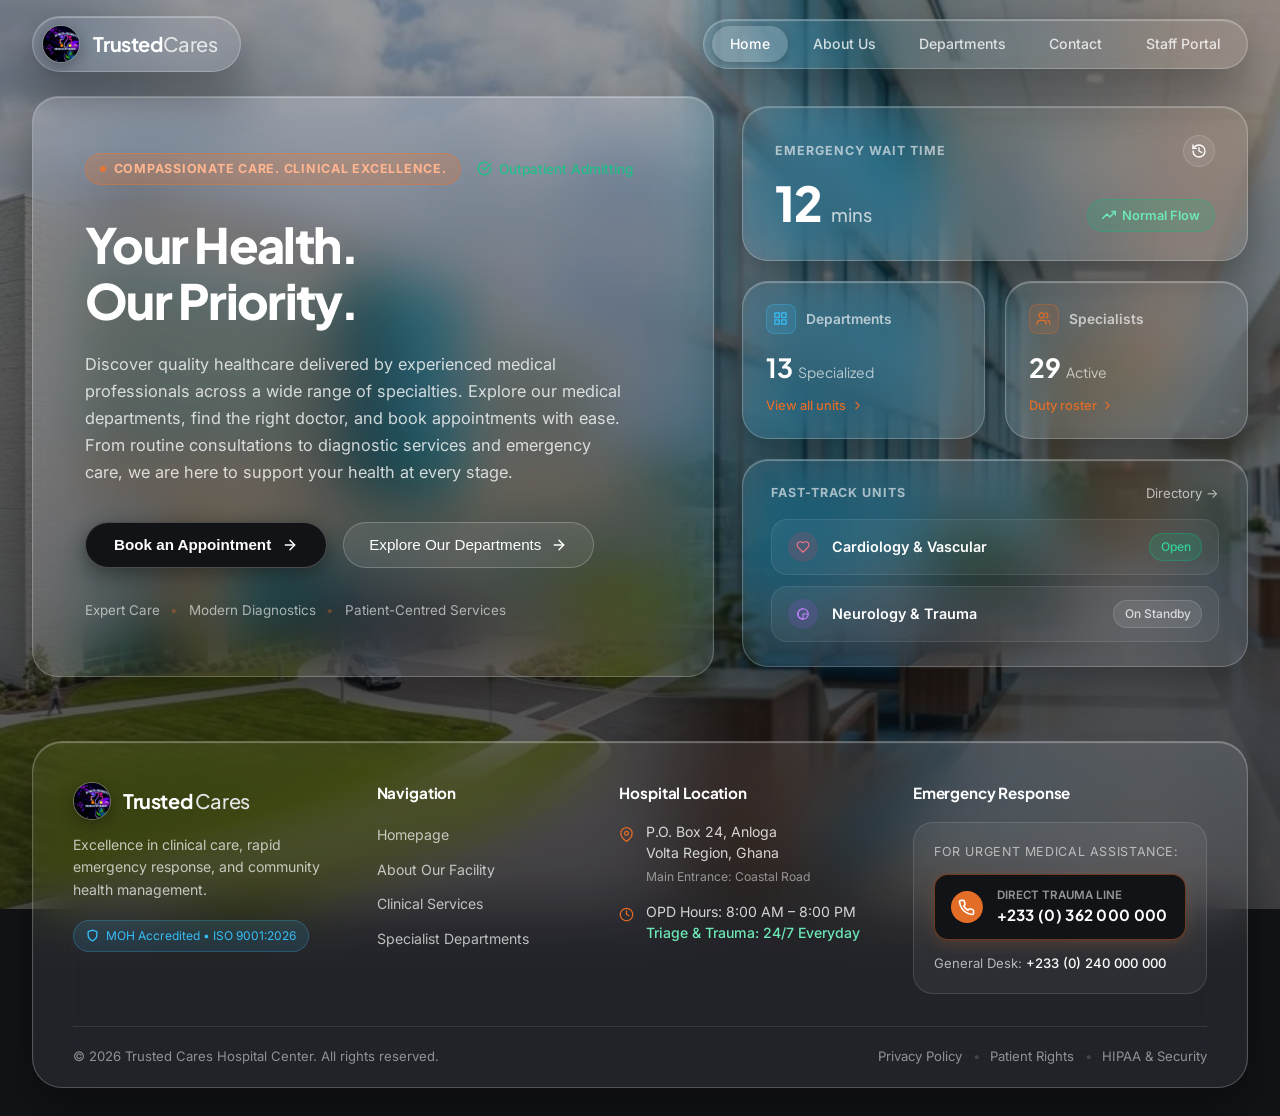
==== commit 693ec713: "admin login page fixed" ====
--- a/index.html
+++ b/index.html
@@ -42,6 +42,7 @@
         <a href="AboutUs.html" class="nav-link">About Us</a>
         <a href="Departments.html" class="nav-link">Departments</a>
         <a href="AboutUs.html#contact" class="nav-link">Contact</a>
+        <a href="loginpage.html" class="nav-link" title="Doctor & Admin Portal">Staff Portal</a>
       </nav>
     </header>
 
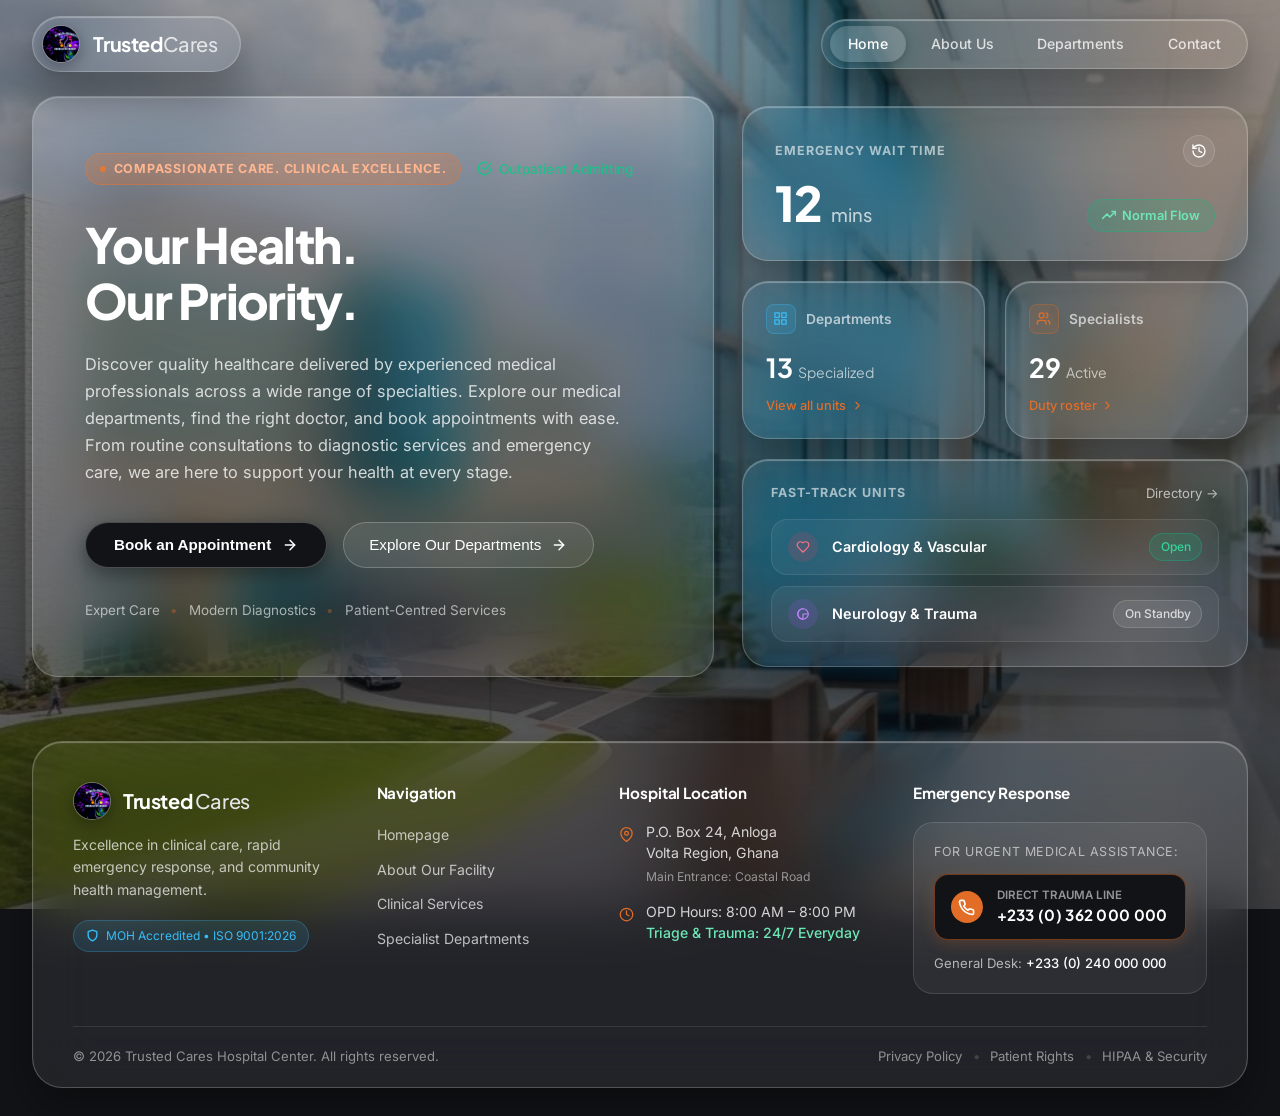
==== commit a0f40220: "admin settings configured" ====
--- a/index.html
+++ b/index.html
@@ -42,7 +42,6 @@
         <a href="AboutUs.html" class="nav-link">About Us</a>
         <a href="Departments.html" class="nav-link">Departments</a>
         <a href="AboutUs.html#contact" class="nav-link">Contact</a>
-        <a href="loginpage.html" class="nav-link" title="Doctor & Admin Portal">Staff Portal</a>
       </nav>
     </header>
 
